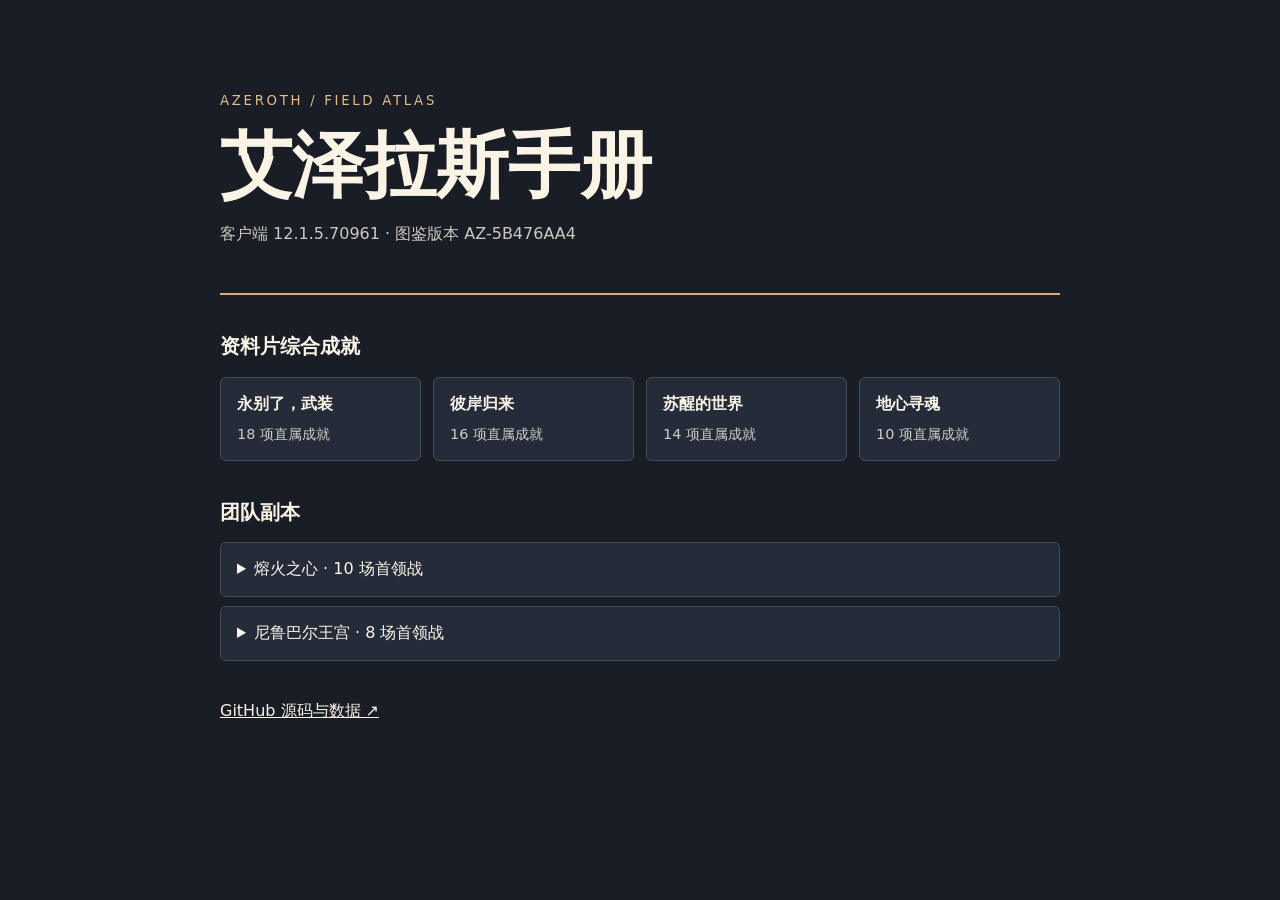
==== index.html @ 55bc328f "Publish the Azeroth field atlas and its source data" ====
<!doctype html>
<html lang="zh-CN"><meta charset="utf-8"><meta name="viewport" content="width=device-width,initial-scale=1"><title>艾泽拉斯手册</title>
<link rel="stylesheet" href="atlas.css"><main><header><small>AZEROTH / FIELD ATLAS</small><h1>艾泽拉斯手册</h1><p id="edition" aria-live="polite">正在读取图鉴…</p></header>
<section><h2>资料片综合成就</h2><div id="mounts" class="cards"></div></section>
<section><h2>团队副本</h2><div id="raids"></div></section>
<footer><a href="https://github.com/heioo/skillflow-wow-atlas" target="_blank" rel="noopener">GitHub 源码与数据 ↗</a></footer></main><script src="atlas.js"></script></html>
---- atlas.css ----
*{box-sizing:border-box}body{margin:0;background:#191d26;color:#faf4e5;font-family:"Source Sans 3",system-ui,sans-serif}main{max-width:960px;margin:auto;padding:48px clamp(18px,5vw,60px)}header{padding:42px 0 32px;border-bottom:2px solid #d9ae69}small{letter-spacing:.2em;color:#e3bd81}h1{font:600 clamp(40px,7vw,72px)/1.1 Georgia,serif;margin:18px 0}h2{font-size:20px;margin-top:38px}.cards{display:grid;grid-template-columns:repeat(auto-fit,minmax(150px,1fr));gap:12px}article,details{padding:16px;background:#252c39;border:1px solid #464b54;border-radius:6px}article strong,article span{display:block}span,header p{opacity:.8}span{font-size:.9rem;margin-top:10px}details{margin:9px 0}summary{cursor:pointer}li{padding:4px}footer{margin-top:40px}a{color:inherit}
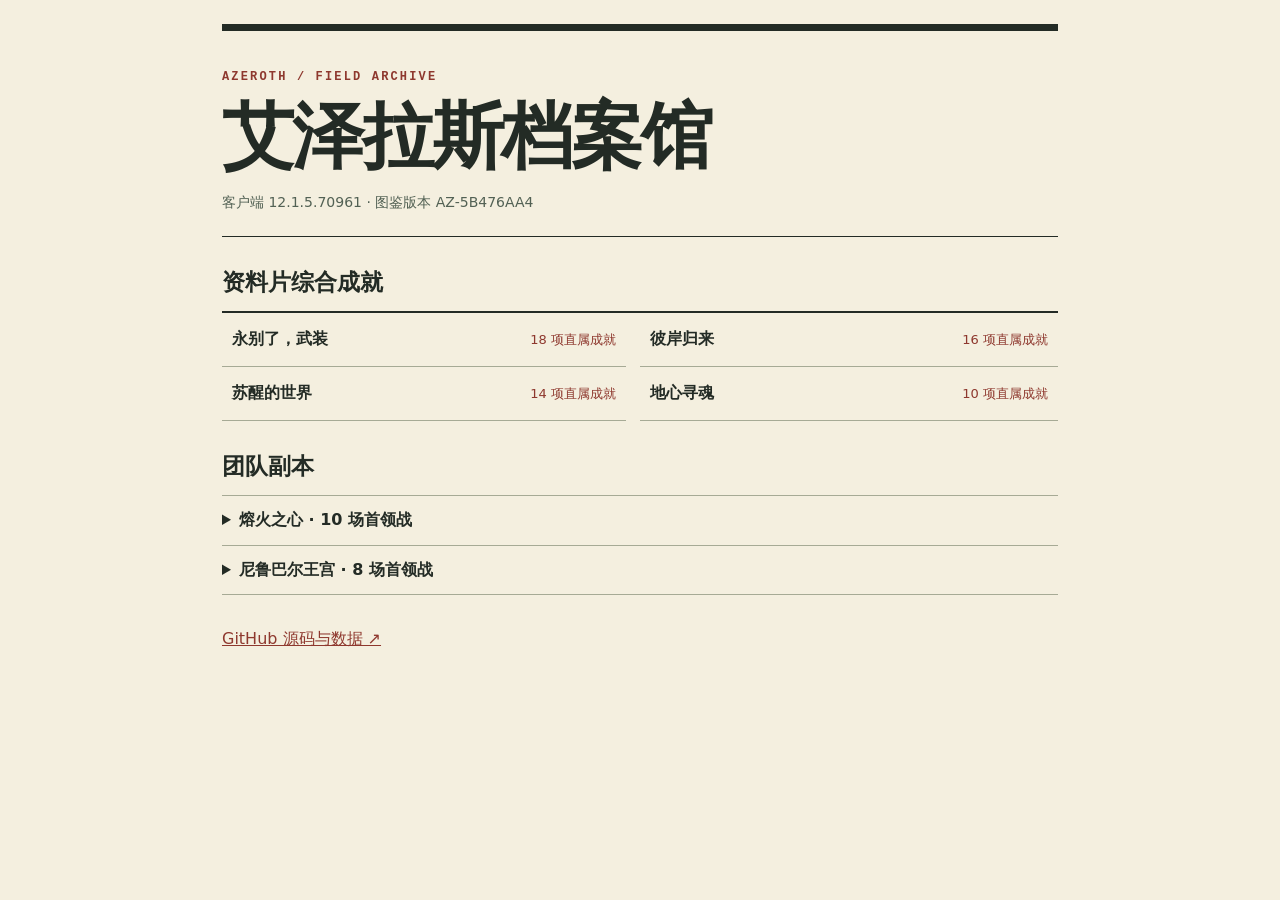
==== commit b41404c8: "Redesign the field atlas as a light editorial archive" ====
--- a/index.html
+++ b/index.html
@@ -1,6 +1,6 @@
 <!doctype html>
-<html lang="zh-CN"><meta charset="utf-8"><meta name="viewport" content="width=device-width,initial-scale=1"><title>艾泽拉斯手册</title>
-<link rel="stylesheet" href="atlas.css"><main><header><small>AZEROTH / FIELD ATLAS</small><h1>艾泽拉斯手册</h1><p id="edition" aria-live="polite">正在读取图鉴…</p></header>
+<html lang="zh-CN"><meta charset="utf-8"><meta name="viewport" content="width=device-width,initial-scale=1"><title>艾泽拉斯档案馆</title>
+<link rel="stylesheet" href="archive.css"><main><header><small>AZEROTH / FIELD ARCHIVE</small><h1>艾泽拉斯档案馆</h1><p id="edition" aria-live="polite">正在读取图鉴…</p></header>
 <section><h2>资料片综合成就</h2><div id="mounts" class="cards"></div></section>
 <section><h2>团队副本</h2><div id="raids"></div></section>
 <footer><a href="https://github.com/heioo/skillflow-wow-atlas" target="_blank" rel="noopener">GitHub 源码与数据 ↗</a></footer></main><script src="atlas.js"></script></html>
--- a/archive.css
+++ b/archive.css
@@ -0,0 +1,19 @@
+:root{color-scheme:light;--ink:#232b25;--muted:#526154;--line:#a6aa95;--red:#8e382e;--paper:#f4efdf}
+*{box-sizing:border-box}
+body{margin:0;background:var(--paper);color:var(--ink);font:16px/1.55 "Source Sans 3",system-ui,sans-serif}
+main{max-width:980px;margin:auto;padding:24px clamp(20px,6vw,72px) 48px}
+header{padding:32px 0 22px;border-top:7px solid var(--ink);border-bottom:1px solid var(--ink)}
+small{font:600 12px/1.3 "Courier New",monospace;letter-spacing:.18em;color:var(--red)}
+h1{margin:6px 0 12px;font:700 clamp(38px,7vw,72px)/1.2 "Songti SC","Noto Serif CJK SC",serif;letter-spacing:-.03em}
+header p{color:var(--muted);margin:0;font-size:14px}
+h2{font:600 23px/1.4 "Songti SC",serif;margin:30px 0 12px}
+.cards{display:grid;grid-template-columns:repeat(2,minmax(0,1fr));border-top:2px solid var(--ink)}
+article{display:flex;align-items:baseline;justify-content:space-between;gap:10px;padding:14px 10px;border-bottom:1px solid var(--line)}
+article:nth-child(odd){margin-right:14px}
+article span{font-size:13px;color:var(--red)}
+details{border-top:1px solid var(--line);padding:12px 0}details:last-child{border-bottom:1px solid var(--line)}
+summary{cursor:pointer;font-weight:600}summary:focus-visible,a:focus-visible{outline:2px solid var(--red);outline-offset:3px}
+ol{columns:2;padding-left:28px;color:var(--muted)}li{padding:3px}
+footer{margin-top:32px}a{color:var(--red)}
+@media(max-width:580px){.cards{grid-template-columns:1fr}article:nth-child(odd){margin-right:0}ol{columns:1}}
+
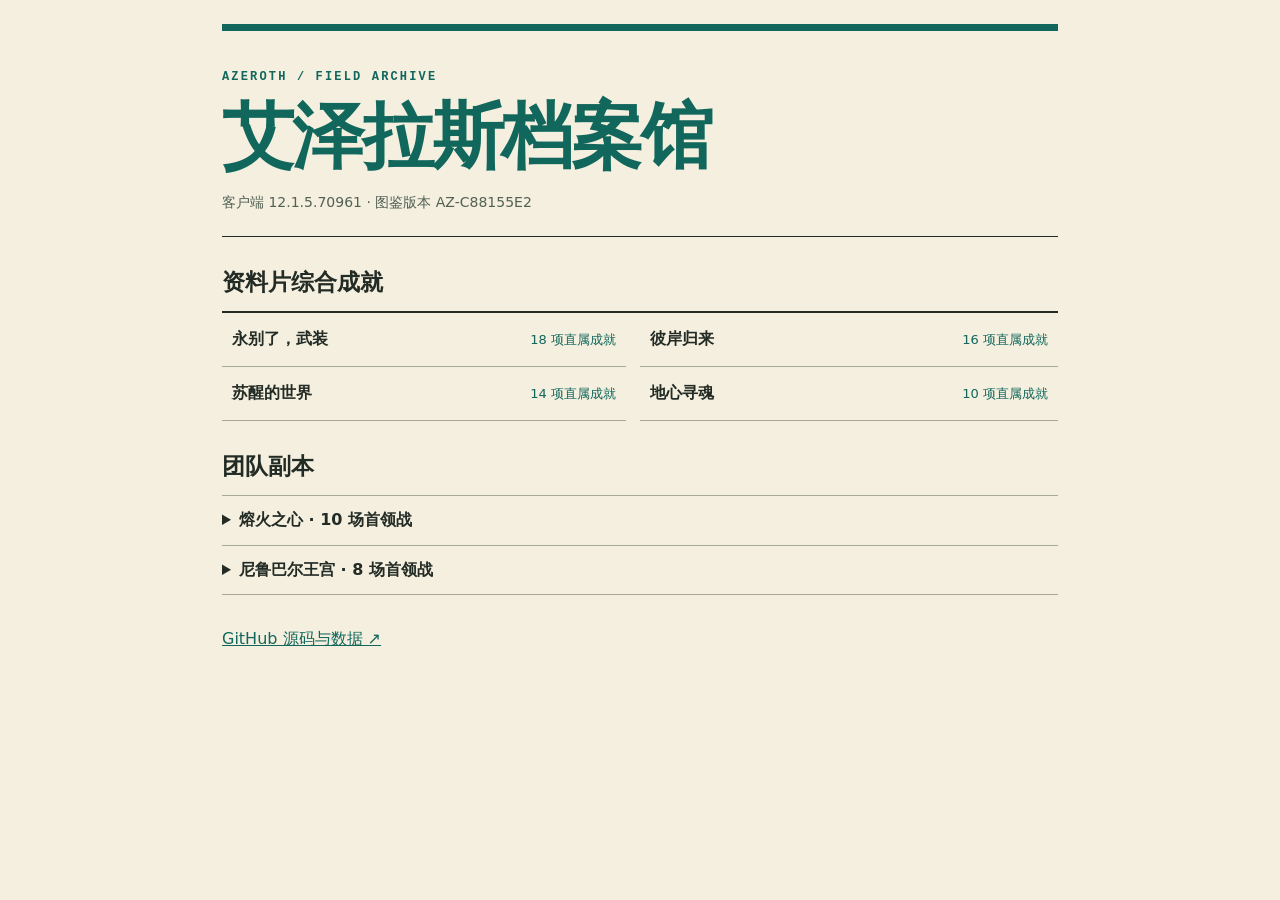
==== commit e38f782b: "Refresh the archive palette and version the page resources" ====
--- a/index.html
+++ b/index.html
@@ -1,6 +1,6 @@
 <!doctype html>
-<html lang="zh-CN"><meta charset="utf-8"><meta name="viewport" content="width=device-width,initial-scale=1"><title>艾泽拉斯档案馆</title>
-<link rel="stylesheet" href="archive.css"><main><header><small>AZEROTH / FIELD ARCHIVE</small><h1>艾泽拉斯档案馆</h1><p id="edition" aria-live="polite">正在读取图鉴…</p></header>
+<html lang="zh-CN" data-release="archive-2"><meta charset="utf-8"><meta name="viewport" content="width=device-width,initial-scale=1"><title>艾泽拉斯档案馆</title>
+<link rel="stylesheet" href="archive.css?v=archive-2"><main><header><small>AZEROTH / FIELD ARCHIVE</small><h1>艾泽拉斯档案馆</h1><p id="edition" aria-live="polite">正在读取图鉴…</p></header>
 <section><h2>资料片综合成就</h2><div id="mounts" class="cards"></div></section>
 <section><h2>团队副本</h2><div id="raids"></div></section>
-<footer><a href="https://github.com/heioo/skillflow-wow-atlas" target="_blank" rel="noopener">GitHub 源码与数据 ↗</a></footer></main><script src="atlas.js"></script></html>
+<footer><a href="https://github.com/heioo/skillflow-wow-atlas" target="_blank" rel="noopener">GitHub 源码与数据 ↗</a></footer></main><script src="atlas.js?v=archive-2"></script></html>
--- a/archive.css
+++ b/archive.css
@@ -1,8 +1,9 @@
-:root{color-scheme:light;--ink:#232b25;--muted:#526154;--line:#a6aa95;--red:#8e382e;--paper:#f4efdf}
+:root{color-scheme:light;--ink:#232b25;--muted:#526154;--line:#a6aa95;--red:#11675c;--paper:#f4efdf}
 *{box-sizing:border-box}
 body{margin:0;background:var(--paper);color:var(--ink);font:16px/1.55 "Source Sans 3",system-ui,sans-serif}
 main{max-width:980px;margin:auto;padding:24px clamp(20px,6vw,72px) 48px}
-header{padding:32px 0 22px;border-top:7px solid var(--ink);border-bottom:1px solid var(--ink)}
+header h1{color:var(--red)}
+header{padding:32px 0 22px;border-top:7px solid var(--red);border-bottom:1px solid var(--ink)}
 small{font:600 12px/1.3 "Courier New",monospace;letter-spacing:.18em;color:var(--red)}
 h1{margin:6px 0 12px;font:700 clamp(38px,7vw,72px)/1.2 "Songti SC","Noto Serif CJK SC",serif;letter-spacing:-.03em}
 header p{color:var(--muted);margin:0;font-size:14px}
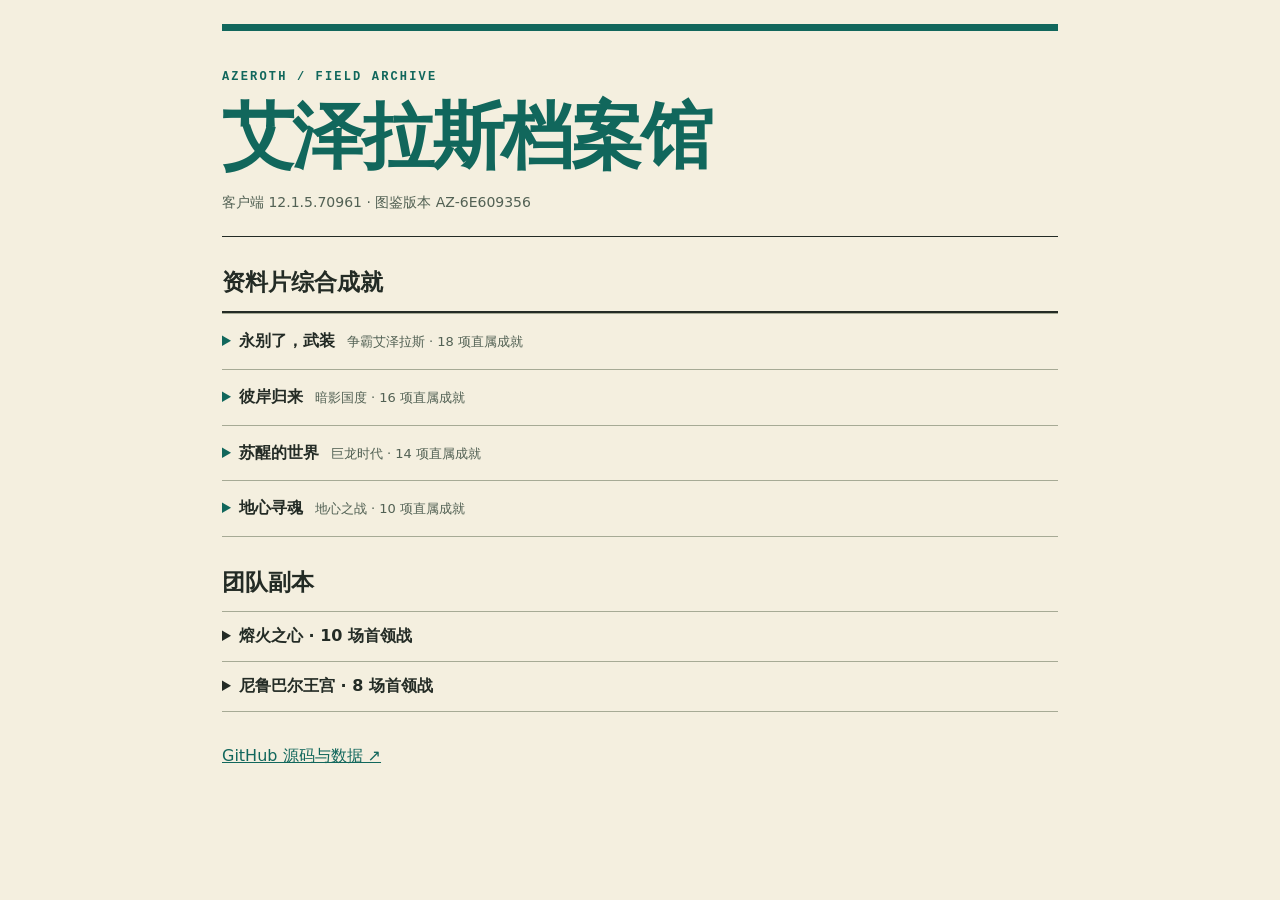
==== commit f41c7df6: "Expand achievement entries with rewards, descriptions and nested criteria" ====
--- a/index.html
+++ b/index.html
@@ -1,6 +1,6 @@
 <!doctype html>
-<html lang="zh-CN" data-release="archive-2"><meta charset="utf-8"><meta name="viewport" content="width=device-width,initial-scale=1"><title>艾泽拉斯档案馆</title>
-<link rel="stylesheet" href="archive.css?v=archive-2"><main><header><small>AZEROTH / FIELD ARCHIVE</small><h1>艾泽拉斯档案馆</h1><p id="edition" aria-live="polite">正在读取图鉴…</p></header>
+<html lang="zh-CN" data-release="archive-3"><meta charset="utf-8"><meta name="viewport" content="width=device-width,initial-scale=1"><title>艾泽拉斯档案馆</title>
+<link rel="stylesheet" href="archive.css?v=archive-3"><main><header><small>AZEROTH / FIELD ARCHIVE</small><h1>艾泽拉斯档案馆</h1><p id="edition" aria-live="polite">正在读取图鉴…</p></header>
 <section><h2>资料片综合成就</h2><div id="mounts" class="cards"></div></section>
 <section><h2>团队副本</h2><div id="raids"></div></section>
-<footer><a href="https://github.com/heioo/skillflow-wow-atlas" target="_blank" rel="noopener">GitHub 源码与数据 ↗</a></footer></main><script src="atlas.js?v=archive-2"></script></html>
+<footer><a href="https://github.com/heioo/skillflow-wow-atlas" target="_blank" rel="noopener">GitHub 源码与数据 ↗</a></footer></main><script src="atlas.js?v=archive-3"></script></html>
--- a/archive.css
+++ b/archive.css
@@ -8,13 +8,19 @@
 h1{margin:6px 0 12px;font:700 clamp(38px,7vw,72px)/1.2 "Songti SC","Noto Serif CJK SC",serif;letter-spacing:-.03em}
 header p{color:var(--muted);margin:0;font-size:14px}
 h2{font:600 23px/1.4 "Songti SC",serif;margin:30px 0 12px}
-.cards{display:grid;grid-template-columns:repeat(2,minmax(0,1fr));border-top:2px solid var(--ink)}
-article{display:flex;align-items:baseline;justify-content:space-between;gap:10px;padding:14px 10px;border-bottom:1px solid var(--line)}
-article:nth-child(odd){margin-right:14px}
-article span{font-size:13px;color:var(--red)}
+.cards{border-top:2px solid var(--ink)}
+.achievement>summary{padding:3px 0}
+.achievement>summary::marker{color:var(--red)}
+.achievement>summary span{display:inline-block;margin-left:12px;color:var(--muted);font-size:13px;font-weight:400}
+.achievement-body{margin:8px 0 8px 9px;padding-left:15px;border-left:2px solid var(--line)}
+.achievement-body p{margin:6px 0}
+.achievement-body .reward{color:var(--red);font-weight:600}
+.achievement-body a{font-size:14px}
+.achievement-body h3{margin:18px 0 6px;font-size:15px}
+.achievement-body details{padding:6px 0}
 details{border-top:1px solid var(--line);padding:12px 0}details:last-child{border-bottom:1px solid var(--line)}
 summary{cursor:pointer;font-weight:600}summary:focus-visible,a:focus-visible{outline:2px solid var(--red);outline-offset:3px}
 ol{columns:2;padding-left:28px;color:var(--muted)}li{padding:3px}
 footer{margin-top:32px}a{color:var(--red)}
-@media(max-width:580px){.cards{grid-template-columns:1fr}article:nth-child(odd){margin-right:0}ol{columns:1}}
+@media(max-width:580px){.achievement>summary span{display:block;margin-left:19px}.achievement-body{margin-left:3px;padding-left:8px}ol{columns:1}}
 
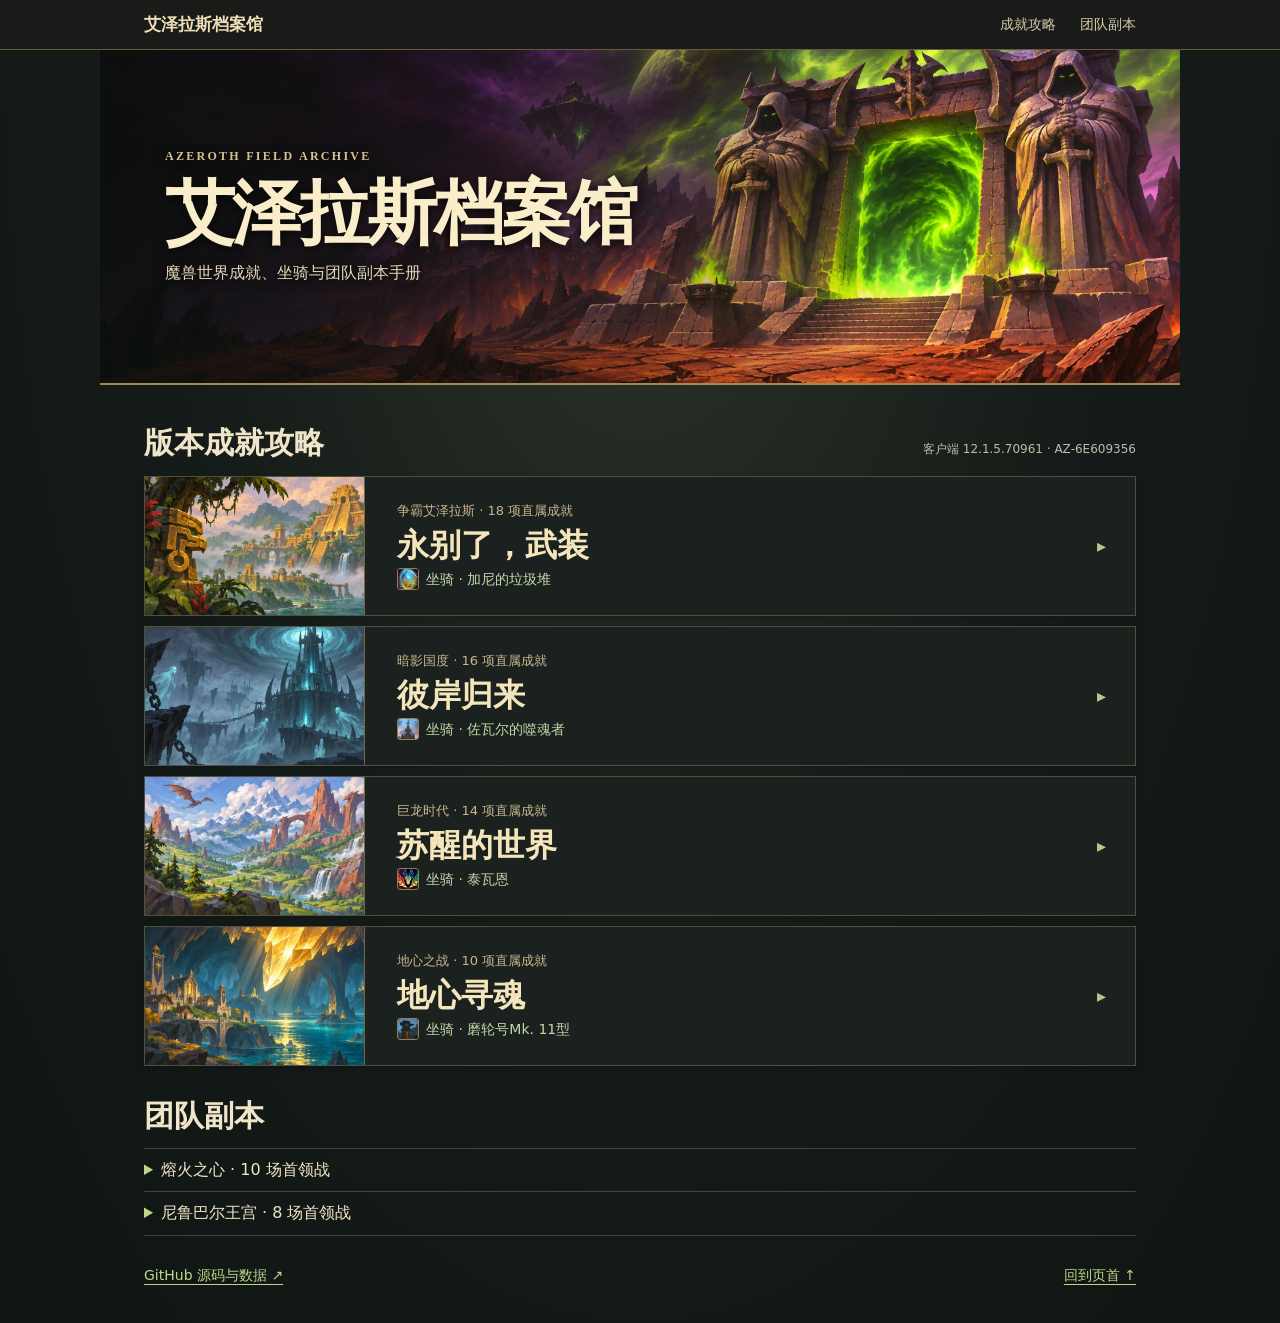
==== commit 5294aa4f: "Publish illustrated Outland guidebook with achievement-specific walkthroughs" ====
--- a/index.html
+++ b/index.html
@@ -1,6 +1,28 @@
 <!doctype html>
-<html lang="zh-CN" data-release="archive-3"><meta charset="utf-8"><meta name="viewport" content="width=device-width,initial-scale=1"><title>艾泽拉斯档案馆</title>
-<link rel="stylesheet" href="archive.css?v=archive-3"><main><header><small>AZEROTH / FIELD ARCHIVE</small><h1>艾泽拉斯档案馆</h1><p id="edition" aria-live="polite">正在读取图鉴…</p></header>
-<section><h2>资料片综合成就</h2><div id="mounts" class="cards"></div></section>
-<section><h2>团队副本</h2><div id="raids"></div></section>
-<footer><a href="https://github.com/heioo/skillflow-wow-atlas" target="_blank" rel="noopener">GitHub 源码与数据 ↗</a></footer></main><script src="atlas.js?v=archive-3"></script></html>
+<html lang="zh-CN" data-release="outland-1">
+<head>
+  <meta charset="utf-8"><meta name="viewport" content="width=device-width,initial-scale=1">
+  <meta name="theme-color" content="#181c19">
+  <title>艾泽拉斯档案馆 · 成就与副本手册</title>
+  <link rel="stylesheet" href="archive.css?v=outland-1">
+</head>
+<body>
+  <header class="mast"><nav aria-label="手册导航"><a class="brand" href="#top">艾泽拉斯档案馆</a><a href="#achievements">成就攻略</a><a href="#instances">团队副本</a></nav></header>
+  <main id="top">
+    <header class="portal">
+      <div class="portal-copy"><p lang="en">AZEROTH FIELD ARCHIVE</p><h1>艾泽拉斯档案馆</h1><p class="intro">魔兽世界成就、坐骑与团队副本手册</p></div>
+    </header>
+    <div class="ledger">
+      <section id="achievements">
+        <div class="section-title"><h2>版本成就攻略</h2><span id="edition" role="status">正在读取图鉴…</span></div>
+        <div id="mounts"></div>
+      </section>
+      <section id="instances">
+        <div class="section-title"><h2>团队副本</h2></div>
+        <div id="raids"></div>
+      </section>
+      <footer><a href="https://github.com/heioo/skillflow-wow-atlas" target="_blank" rel="noopener">GitHub 源码与数据 ↗</a><a href="#top">回到页首 ↑</a></footer>
+    </div>
+  </main>
+  <script src="atlas.js?v=outland-1"></script>
+</body></html>
--- a/archive.css
+++ b/archive.css
@@ -1,26 +1,65 @@
-:root{color-scheme:light;--ink:#232b25;--muted:#526154;--line:#a6aa95;--red:#11675c;--paper:#f4efdf}
+:root{color-scheme:dark;--base:#101614;--panel:#1a211e;--paper:#f0e5c8;--muted:#bdbba9;--brass:#977d4e;--line:#42473a;--jade:#bdd78a;--serif:"Songti SC","STSong","Noto Serif CJK SC",serif}
 *{box-sizing:border-box}
-body{margin:0;background:var(--paper);color:var(--ink);font:16px/1.55 "Source Sans 3",system-ui,sans-serif}
-main{max-width:980px;margin:auto;padding:24px clamp(20px,6vw,72px) 48px}
-header h1{color:var(--red)}
-header{padding:32px 0 22px;border-top:7px solid var(--red);border-bottom:1px solid var(--ink)}
-small{font:600 12px/1.3 "Courier New",monospace;letter-spacing:.18em;color:var(--red)}
-h1{margin:6px 0 12px;font:700 clamp(38px,7vw,72px)/1.2 "Songti SC","Noto Serif CJK SC",serif;letter-spacing:-.03em}
-header p{color:var(--muted);margin:0;font-size:14px}
-h2{font:600 23px/1.4 "Songti SC",serif;margin:30px 0 12px}
-.cards{border-top:2px solid var(--ink)}
-.achievement>summary{padding:3px 0}
-.achievement>summary::marker{color:var(--red)}
-.achievement>summary span{display:inline-block;margin-left:12px;color:var(--muted);font-size:13px;font-weight:400}
-.achievement-body{margin:8px 0 8px 9px;padding-left:15px;border-left:2px solid var(--line)}
-.achievement-body p{margin:6px 0}
-.achievement-body .reward{color:var(--red);font-weight:600}
-.achievement-body a{font-size:14px}
-.achievement-body h3{margin:18px 0 6px;font-size:15px}
-.achievement-body details{padding:6px 0}
-details{border-top:1px solid var(--line);padding:12px 0}details:last-child{border-bottom:1px solid var(--line)}
-summary{cursor:pointer;font-weight:600}summary:focus-visible,a:focus-visible{outline:2px solid var(--red);outline-offset:3px}
-ol{columns:2;padding-left:28px;color:var(--muted)}li{padding:3px}
-footer{margin-top:32px}a{color:var(--red)}
-@media(max-width:580px){.achievement>summary span{display:block;margin-left:19px}.achievement-body{margin-left:3px;padding-left:8px}ol{columns:1}}
-
+html{scroll-padding-top:12px}
+body{margin:0;background:radial-gradient(ellipse at top,#30372c 0,#141b18 54%,#101512 100%);color:var(--paper);font:16px/1.65 "Source Sans 3",system-ui,sans-serif}
+main,.mast nav{max-width:1080px;margin:auto}
+a{color:var(--jade);text-underline-offset:4px}
+a:hover{color:#e5f5c2}
+a:focus-visible,summary:focus-visible{outline:2px solid #d4ed96;outline-offset:3px}
+.mast{border-bottom:1px solid #665a3c;background:#181b17}
+.mast nav{display:flex;align-items:center;gap:24px;padding:13px clamp(16px,4vw,44px);font-size:14px}
+.mast a{text-decoration:none;color:#d7caac}
+.mast .brand{margin-right:auto;color:#f0dfb6;font:700 17px var(--serif)}
+.portal{position:relative;isolation:isolate;min-height:clamp(230px,29vw,335px);display:flex;align-items:center;background:#232923 url("assets/dark-portal.webp") center center/cover no-repeat;border-bottom:2px solid #a28a54}
+.portal:before{content:"";position:absolute;inset:0;z-index:-1;background:linear-gradient(90deg,rgba(8,15,12,.85),rgba(14,18,18,.45) 42%,transparent 75%)}
+.portal-copy{padding:24px clamp(20px,6vw,65px);text-shadow:0 2px 12px #050606}
+.portal-copy>p:first-child{margin:0;color:#d5c191;font:600 12px/1.5 Georgia,serif;letter-spacing:.19em}
+h1,h2,h3{font-family:var(--serif)}
+h1{margin:10px 0 6px;color:#faedca;font-size:clamp(38px,6vw,70px);line-height:1.12;letter-spacing:-.04em}
+.intro{margin:0;color:#e4d7b6}
+.ledger{padding:18px clamp(14px,4vw,44px) 36px}
+.section-title{display:flex;align-items:baseline;justify-content:space-between;gap:14px;margin:20px 0 12px}
+h2{margin:0;font-size:clamp(23px,3.2vw,30px);line-height:1.35}
+#edition{font-size:12px;color:var(--muted)}
+.chapter{background:var(--panel);border:1px solid #51503c;margin:10px 0;box-shadow:0 2px 8px #0003}
+summary{cursor:pointer}
+.chapter>summary{display:grid;grid-template-columns:clamp(125px,22vw,220px) 1fr 38px;align-items:center;gap:clamp(12px,3vw,32px);min-height:110px;list-style:none}
+.chapter>summary::-webkit-details-marker{display:none}
+.chapter>summary:hover,.chapter[open]>summary{background:#283027}
+.region{width:100%;height:clamp(110px,13vw,138px);object-fit:cover;border-right:1px solid #756546}
+.label{display:grid;gap:3px}
+.label strong{font:700 clamp(21px,3vw,32px)/1.25 var(--serif);color:#f4e5bb}
+.era,.credit{font-size:13px;color:#c8b68d}
+.mount-reward{display:flex;align-items:center;gap:7px;color:#c5d6ab;font-size:14px}
+.mount-reward img{width:22px;height:22px;border:1px solid var(--brass);border-radius:3px}
+.arrow{font-size:18px;justify-self:start;color:#b6c78c}
+.chapter[open]>summary .arrow{transform:rotate(90deg)}
+.achievement-body{min-width:0;overflow-wrap:anywhere}
+.chapter>.achievement-body{padding:clamp(14px,3vw,32px);border-top:1px solid var(--line)}
+.achievement-body>p{margin:0 0 6px}
+.reward{color:#e6c580}
+.achievement-body>a,.route>a{font-size:14px}
+.achievement-body h3{font-size:19px;margin:21px 0 8px}
+.route{margin:16px 0;padding:14px 18px;border-left:3px solid #859957;background:#242d24}
+.route h3:first-child{margin:0}
+.route ol{padding-left:22px;margin:8px 0}
+.route li{margin:6px 0}
+.shelf{margin-top:12px;border-top:1px solid #4d5943}
+.shelf summary{padding:9px 0;color:#e1d9b2}
+.readings{list-style:none;padding:0;margin:0}
+.readings li+li{border-top:1px solid #414b3d;padding-top:9px}
+.readings a{font-weight:600}
+.credit{display:block}
+.readings p{margin:2px 0 9px;color:#e0decf;font-size:14px}
+.achievement-body>.achievement{border-top:1px solid var(--line)}
+.achievement-body>.achievement>summary,#raids summary{padding:8px 0}
+.achievement-body>.achievement>summary::marker,#raids summary::marker,.shelf summary::marker{color:var(--jade)}
+.achievement-body>.achievement>.achievement-body{margin:0 0 10px 5px;padding:6px 0 6px 12px;border-left:2px solid var(--line)}
+#instances{margin-top:30px}
+#raids{border-block:1px solid var(--line)}
+#raids details+details{border-top:1px solid var(--line)}
+#raids ol{columns:2}
+footer{display:flex;justify-content:space-between;margin-top:28px;font-size:14px}
+@media(max-width:580px){.mast nav{gap:15px}.mast .brand{font-size:15px}.portal{min-height:235px;background-position:63% center}.portal-copy{align-self:end;padding-bottom:20px}.portal:before{background:linear-gradient(0deg,#111713dc,transparent 86%)}.section-title{display:block}#edition{display:block;margin-top:3px}.chapter>summary{grid-template-columns:86px 1fr 16px;gap:9px}.region{height:115px}.era,.credit{font-size:12px}.mount-reward{font-size:12px}.mount-reward img{width:18px;height:18px}.chapter>.achievement-body{padding:14px 10px}.route{padding:10px}.achievement-body>.achievement>.achievement-body{padding-left:7px}#raids ol{columns:1}}
+.time-links{display:flex;flex-wrap:wrap;gap:6px;margin:8px 0 12px}
+.time-links a{padding:3px 8px;border:1px solid #5a614d;font-size:13px;text-decoration:none}
